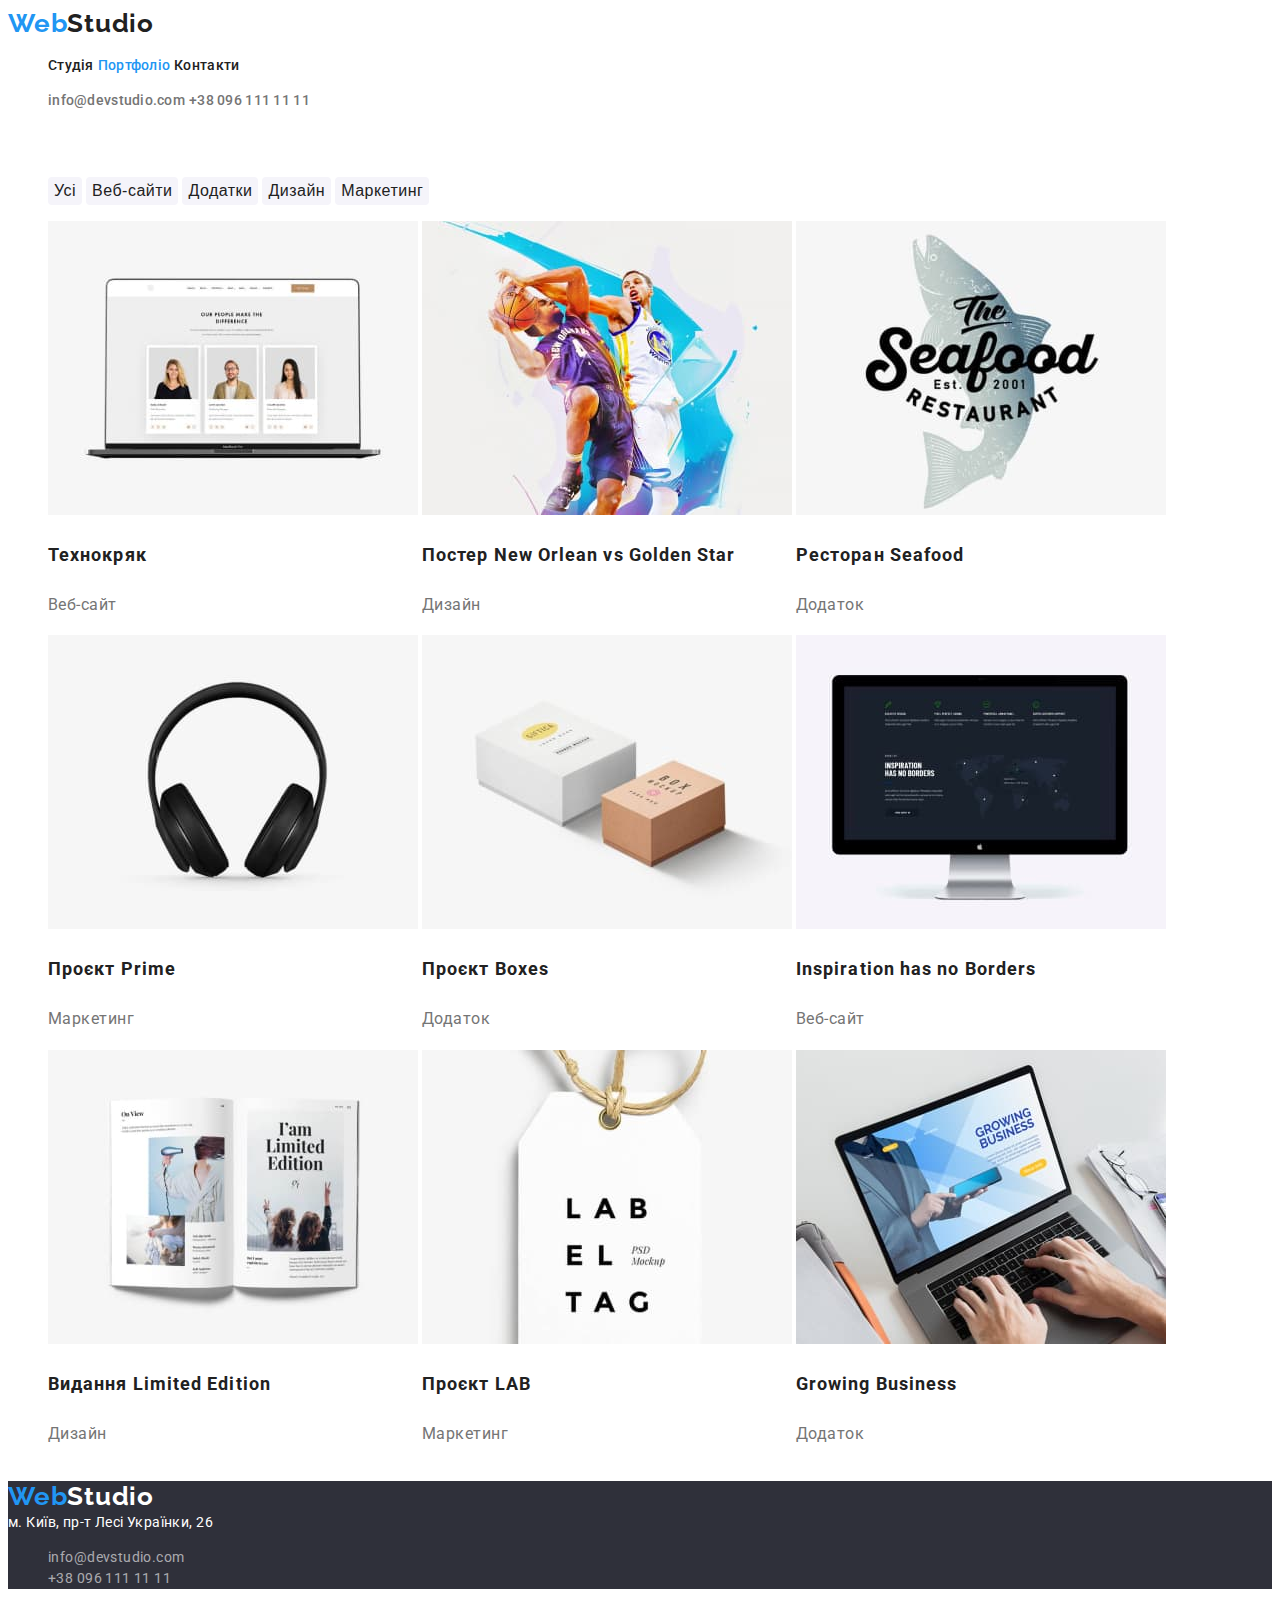
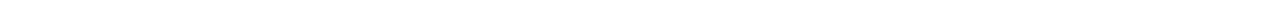
==== portfolio.html @ 523e95b6 "hw-3" ====
<!DOCTYPE html>
<html lang="uk">
  <head>
    <meta charset="UTF-8" />
    <meta http-equiv="X-UA-Compatible" content="IE=edge" />
    <meta name="viewport" content="width=device-width, initial-scale=1.0" />
    <link rel="stylesheet" href="./css/styles.css" />
    <link rel="preconnect" href="https://fonts.googleapis.com" />
    <link rel="preconnect" href="https://fonts.gstatic.com" crossorigin />
    <link
      href="https://fonts.googleapis.com/css2?family=Raleway:wght@700&family=Roboto:wght@400;500;700;900&display=swap"
      rel="stylesheet"
    />
    <title>WebStudio</title>
  </head>

  <body>
    <!-- Header -->
    <header class="header">
      <nav>
        <a href="./index.html" class="logo"
          ><span class="web">Web</span>Studio</a
        >
        <ul class="list">
          <li><a href="./index.html" class="studio">Студія</a></li>
          <li>
            <a href="./portfolio.html" class="portfolio active">Портфоліо</a>
          </li>
          <li><a href="" class="call">Контакти</a></li>
        </ul>
      </nav>
      <ul class="list">
        <li>
          <a href="mailto:info@devstudio.com" class="mail"
            >info@devstudio.com</a
          >
        </li>
        <li>
          <a href="tel:+380961111111" class="tel">+38 096 111 11 11</a>
        </li>
      </ul>
    </header>
    <!-- Main -->
    <main class="main">
      <!-- Фільтр робіт -->
      <section class="work">
        <h2 class="invisible-text">Фільтр робот</h2>
        <ul class="list filter">
          <li><button type="button" class="work-button">Усі</button></li>
          <li><button type="button" class="work-button">Веб-сайти</button></li>
          <li><button type="button" class="work-button">Додатки</button></li>
          <li><button type="button" class="work-button">Дизайн</button></li>
          <li><button type="button" class="work-button">Маркетинг</button></li>
        </ul>
        <ul class="list examples">
          <li>
            <a href="" class="work-photo">
              <img
                src="./img/portfolio1.jpg"
                width="370"
                alt="Відкритий сайт на комп'ютері"
              />
              <h3 class="work-text">Технокряк</h3>
              <p class="work-project">Веб-сайт</p></a
            >
          </li>
          <li>
            <a href="" class="work-photo">
              <img
                src="./img/portfolio2.jpg"
                alt="Два баскетболіста"
                width="370"
              />
              <h3 class="work-text">Постер New Orlean vs Golden Star</h3>
              <p class="work-project">Дизайн</p></a
            >
          </li>
          <li>
            <a href="" class="work-photo">
              <img
                src="./img/portfolio3.jpg"
                alt="Емблема ресторана"
                width="370"
              />
              <h3 class="work-text">Ресторан Seafood</h3>
              <p class="work-project">Додаток</p></a
            >
          </li>
          <li>
            <a href="" class="work-photo">
              <img src="./img/portfolio4.jpg" alt="Навушники" width="370" />
              <h3 class="work-text">Проєкт Prime</h3>
              <p class="work-project">Маркетинг</p></a
            >
          </li>
          <li>
            <a href="" class="work-photo">
              <img src="./img/portfolio5.jpg" alt="Дві коробки" width="370" />
              <h3 class="work-text">Проєкт Boxes</h3>
              <p class="work-project">Додаток</p></a
            >
          </li>
          <li>
            <a href="" class="work-photo">
              <img src="./img/portfolio6.jpg" alt="Монітор" width="370" />
              <h3 class="work-text">Inspiration has no Borders</h3>
              <p class="work-project">Веб-сайт</p></a
            >
          </li>
          <li>
            <a href="" class="work-photo">
              <img src="./img/portfolio7.jpg" alt="Книга" width="370" />
              <h3 class="work-text">Видання Limited Edition</h3>
              <p class="work-project">Дизайн</p></a
            >
          </li>
          <li>
            <a href="" class="work-photo">
              <img src="./img/portfolio8.jpg" alt="Бірка" width="370" />
              <h3 class="work-text">Проєкт LAB</h3>
              <p class="work-project">Маркетинг</p></a
            >
          </li>
          <li>
            <a href="" class="work-photo">
              <img
                src="./img/portfolio9.jpg"
                alt="Людина працює на комп'ютері"
                width="370"
              />
              <h3 class="work-text">Growing Business</h3>
              <p class="work-project">Додаток</p></a
            >
          </li>
        </ul>
      </section>
    </main>
    <!-- Footer -->
    <footer class="footer second">
      <a href="" class="logo-footer"><span class="web">Web</span>Studio</a>
      <address class="address">
        м. Київ, пр-т Лесі Українки, 26
        <ul class="list-footer">
          <li>
            <a href="mailto:info@devstudio.com" class="mail-footer"
              >info@devstudio.com</a
            >
          </li>
          <li>
            <a href="tel:+380961111111" class="tel-footer">+38 096 111 11 11</a>
          </li>
        </ul>
      </address>
    </footer>
  </body>
</html>
---- css/styles.css ----
/* Основний колір тексту #212121; */
/* Втроринний колір тексту #757575; */
/* Третій колір тексту #FFFFFF; */
/* Четвертий колір тексту rgba(255, 255, 255, 0.6); */
/* Акцент #2196F3; */
/* Основний колір фону #F5F5F5; */
/* Вторинний колір фону #2F303A; */
/* Третій колір фону  #FFFFFF; */
/* Задання перемінних */
:root {
  --first-color-text: #212121;
  --second-color-text: #757575;
  --third-color-text: #ffffff;
  --fourth-color-text: rgba(255, 255, 255, 0.6);
  --accent-color: #2196f3;
  --first-bg-color: #ffffff;
  --second-bg-color: #2f303a;
  --third-bg-color: #f5f5f5;
  --fourth-bg-color: #f5f4fa;
}
/* Body */
body {
  font-family: "Roboto", sans-serif;
  color: var(--first-color-text);
  background-color: var(--first-bg-color);
}
.list {
  list-style-type: none;
}

/* Header */

.header {
  background-color: var(--first-bg-color);
}
.logo {
  color: var(--first-color-text);
  font-family: "Raleway", sans-serif;
  text-decoration: none;
  font-style: normal;
  font-weight: 700;
  font-size: 26px;
  line-height: 1.2;
  

  letter-spacing: 0.03em;
}
.logo .web {
  color: var(--accent-color);
}
.list li {
  display: inline-block;
}
.studio {
  color: var(--first-color-text);
  text-decoration: none;

  font-style: normal;
  font-weight: 500;
  font-size: 14px;
  line-height: 1.15;
  letter-spacing: 0.02em;
}
.studio.current {
  color: var(--accent-color);
}
.studio:hover,
.studio:focus {
  color: var(--accent-color);
}
.portfolio {
  color: var(--first-color-text);
  text-decoration: none;

  font-style: normal;
  font-weight: 500;
  font-size: 14px;
  line-height: 1.15px;
  letter-spacing: 0.02em;
}
.portfolio.active {
  color: var(--accent-color);
}
.portfolio:hover,
.portfolio:focus {
  color: var(--accent-color);
}
.call {
  color: var(--first-color-text);
  text-decoration: none;

  font-style: normal;
  font-weight: 500;
  font-size: 14px;
  line-height: 1.15;
  letter-spacing: 0.02em;
}
.call:hover,
.call:focus {
  color: var(--accent-color);
}
.mail {
  color: var(--second-color-text);
  text-decoration: none;

  font-style: normal;
  font-weight: 500;
  font-size: 14px;
  line-height: 1.15;
  letter-spacing: 0.02em;
}
.mail:hover,
.mail:focus {
  color: var(--accent-color);
}
.tel {
  color: var(--second-color-text);
  text-decoration: none;

  font-style: normal;
  font-weight: 500;
  font-size: 14px;
  line-height: 1.15;
  letter-spacing: 0.02em;
}
.tel:hover,
.tel:focus {
  color: var(--accent-color);
}
/* Hero */
.hero {
  background-color: var(--second-bg-color);
}
.title {
  color: var(--third-bg-color);

  font-style: normal;
  font-weight: 900;
  font-size: 44px;
  line-height: 1.36;
  text-align: center;
  letter-spacing: 0.06em;
  text-transform: uppercase;
}

.button-hero {
  color: var(--third-color-text);
  background-color: var(--accent-color);

  cursor: pointer;
  font-style: normal;
  font-weight: 700;
  font-size: 16px;
  line-height: 1.8;
  text-align: center;
  align-items: center;
  border: 0;
  border-radius: 4px;
}

/* Main */
.main {
  background-color: var(--third-bg-color);
}
/* Ефективні рішення */
.solution {
  background-color: var(--first-bg-color);
}
.details {
}
.punctuality {
}
.planning {
}
.modern {
}
.text {
  color: var(--first-color-text);
  font-style: normal;
  font-weight: 700;
  font-size: 14px;
  line-height: 1.15;
  letter-spacing: 0.03em;
  text-transform: uppercase;
}
.text-item {
  color: var(--second-color-text);
  font-style: normal;
  font-weight: 400;
  font-size: 14px;
  line-height: 1.7;
  letter-spacing: 0.03em;
}
.invisible-text {
  opacity: 0;
}
/* Що ми робимо */
.services {
  background-color: var(--first-bg-color);
}

/* Наша команда */
.people {
  background-color: var(--fourth-bg-color);
}
.people .list {
}
.main-text {
  color: var(--first-color-text);
  font-style: normal;
  letter-spacing: 0.03em;
  font-weight: 700;
  line-height: 1.16;
  font-size: 36px;
  text-align: center;
  align-items: center;
}
.name {
  color: var(--first-color-text);
  font-style: normal;
  font-weight: 500;
  font-size: 16px;
  line-height: 1.18;
  letter-spacing: 0.03em;
}
.speciality {
  color: var(--second-color-text);
  font-style: normal;
  font-weight: 400;
  font-size: 16px;
  line-height: 1.18;
  letter-spacing: 0.03em;
}
/* Footer */
.footer {
  background-color: var(--second-bg-color);
}
.list-footer {
  list-style-type: none;
}
.address {
  color: var(--third-color-text);

  font-style: normal;
  font-weight: 400;
  font-size: 14px;
  line-height: 1.5;
  letter-spacing: 0.03em;
}
.logo-footer {
  color: var(--third-color-text);
  font-family: "Raleway", sans-serif;

  text-decoration: none;
  font-style: normal;
  font-weight: 700;
  font-size: 26px;
  line-height: 1.19;
  letter-spacing: 0.03em;
}
.logo-footer .web {
  color: var(--accent-color);
}
.mail-footer {
  color: var(--fourth-color-text);

  text-decoration: none;
  font-style: normal;
  font-weight: 400;
  font-size: 14px;
  line-height: 1.5;
  letter-spacing: 0.03em;
}

.tel-footer {
  color: var(--fourth-color-text);

  text-decoration: none;
  font-style: normal;
  font-weight: 400;
  font-size: 14px;
  line-height: 1.5;
  letter-spacing: 0.03em;
}
.mail-footer:hover,
.mail-footer:focus {
  color: var(--accent-color);
}
.tel-footer:hover,
.tel-footer:focus {
  color: var(--accent-color);
}
/* Portfolio Main */
.main {
  background-color: var(--first-bg-color);
}
/* Фільтр робіт */
.work-button {
  color: var(--first-color-text);
  background-color: var(--fourth-bg-color);
  cursor: pointer;
  font-style: normal;
  font-weight: 500;
  font-size: 16px;
  line-height: 1.6;
  text-align: center;
  letter-spacing: 0.03em;

  border: 0;

  border-radius: 4px;
}
.work-button:hover,
.work-button:focus {
  color: var(--third-color-text);
  background-color: var(--accent-color);
}
.list.filter {
}
.list.examples {
}
.work-text {
  color: var(--first-color-text);
  font-style: normal;
  font-weight: 700;
  font-size: 18px;
  line-height: 2;
  letter-spacing: 0.06em;
}
.work-project {
  color: var(--second-color-text);
  font-style: normal;
  font-weight: 400;
  font-size: 16px;
  line-height: 1.8;
  letter-spacing: 0.03em;
}
.work-photo {
  text-decoration: none;
}
.footer.second {
}
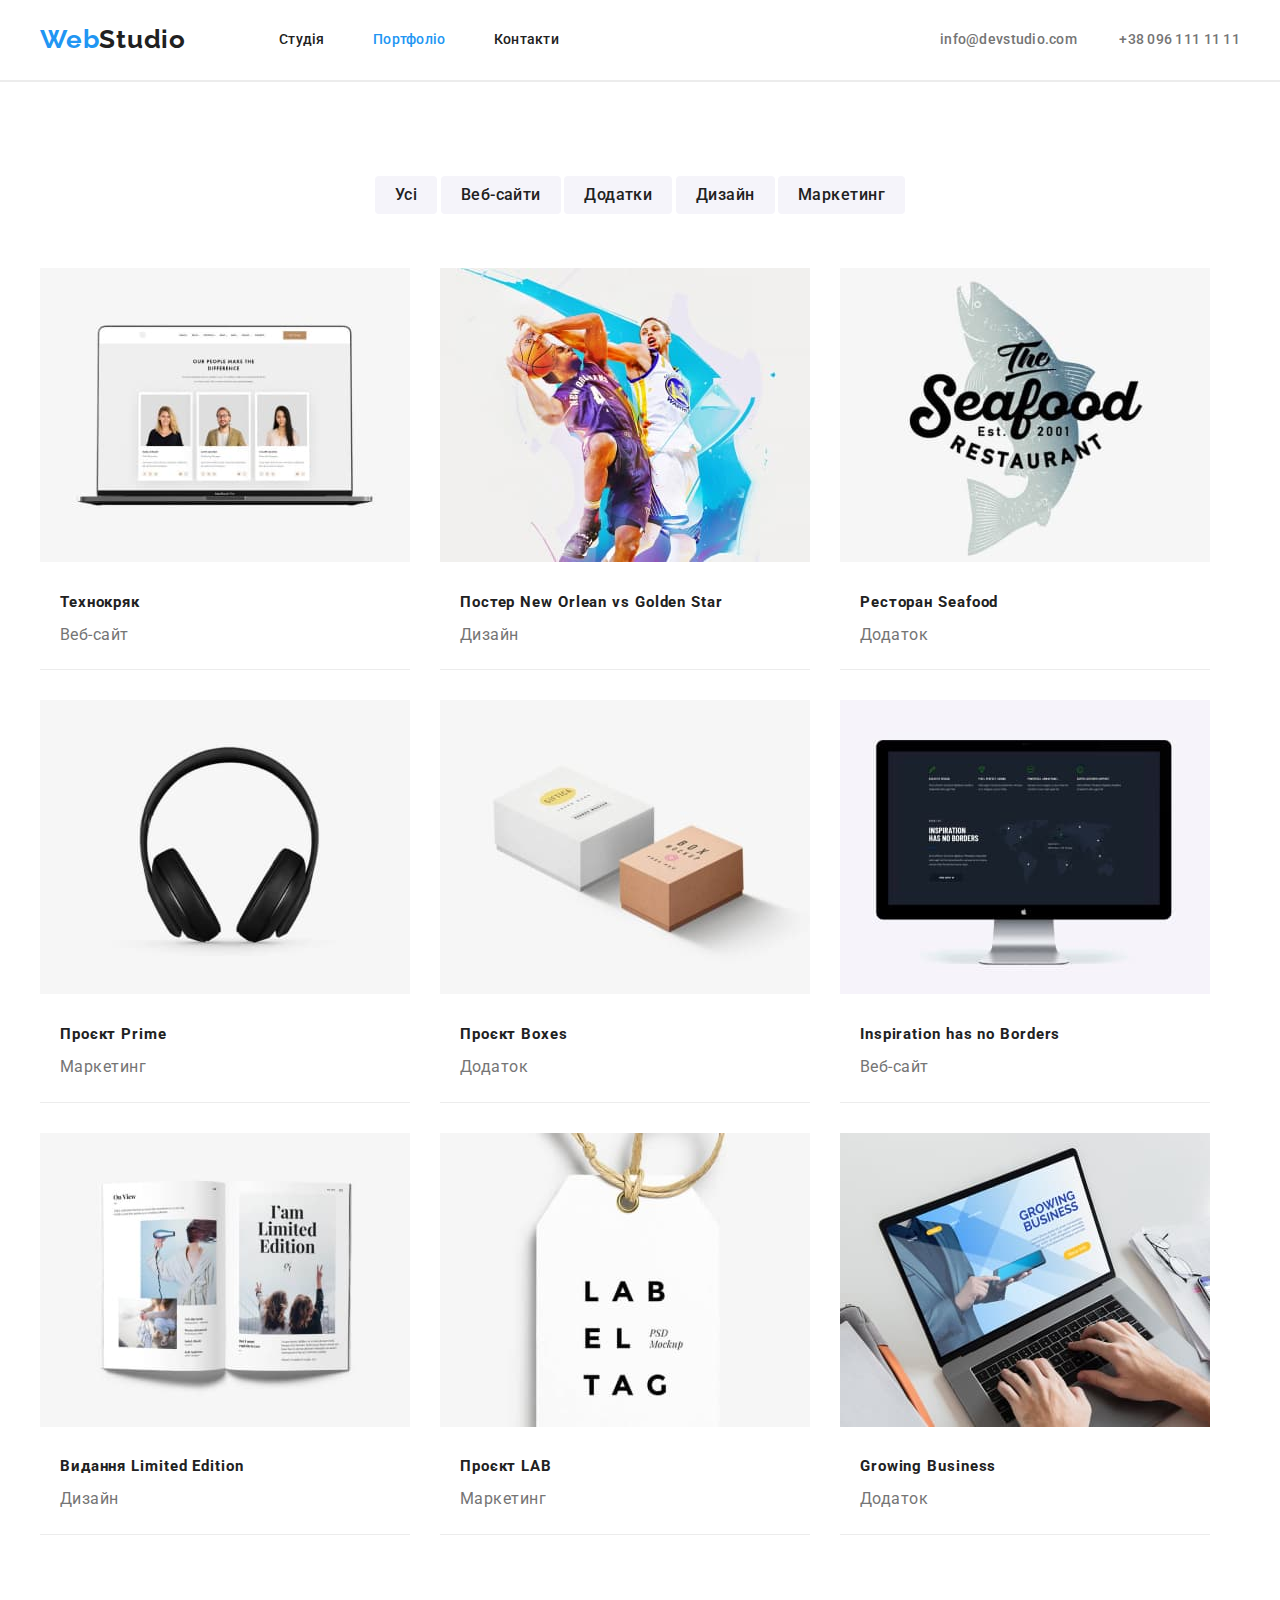
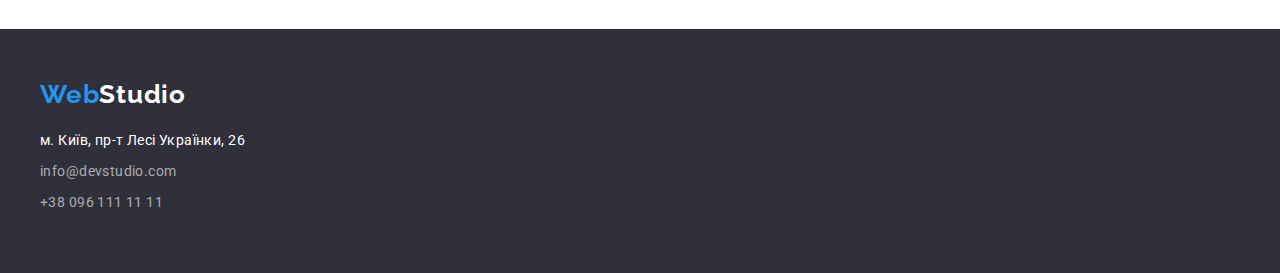
==== commit 93e507ff: "home work 3" ====
--- a/portfolio.html
+++ b/portfolio.html
@@ -4,6 +4,9 @@
     <meta charset="UTF-8" />
     <meta http-equiv="X-UA-Compatible" content="IE=edge" />
     <meta name="viewport" content="width=device-width, initial-scale=1.0" />
+    <link href="
+https://cdn.jsdelivr.net/npm/modern-normalize@2.0.0/modern-normalize.min.css
+" rel="stylesheet">
     <link rel="stylesheet" href="./css/styles.css" />
     <link rel="preconnect" href="https://fonts.googleapis.com" />
     <link rel="preconnect" href="https://fonts.gstatic.com" crossorigin />
@@ -17,140 +20,148 @@
   <body>
     <!-- Header -->
     <header class="header">
+      <div class="container item">
       <nav>
+        
+        <div class="container-nav">
         <a href="./index.html" class="logo"
-          ><span class="web">Web</span>Studio</a
-        >
+          ><span class="web">Web</span>Studio</a>
         <ul class="list">
-          <li><a href="./index.html" class="studio">Студія</a></li>
-          <li>
-            <a href="./portfolio.html" class="portfolio active">Портфоліо</a>
+          <li class="link"><a href="./index.html" class="studio">Студія</a></li>
+          <li class="link">
+            <a href="./portfolio.html" class="portfolio current">Портфоліо</a>
           </li>
-          <li><a href="" class="call">Контакти</a></li>
+          <li class="link"><a href="" class="call">Контакти</a></li>
         </ul>
+      </div>
       </nav>
-      <ul class="list">
-        <li>
+      <div class="container-contact">
+        <ul class="list-contact">
+        <li class="link">
           <a href="mailto:info@devstudio.com" class="mail"
             >info@devstudio.com</a
           >
         </li>
-        <li>
+        <li class="link">
           <a href="tel:+380961111111" class="tel">+38 096 111 11 11</a>
         </li>
-      </ul>
+      </ul></div>
+    </div>
+    
+    
     </header>
     <!-- Main -->
-    <main class="main">
+    <main class="main-portfolio">
       <!-- Фільтр робіт -->
-      <section class="work">
-        <h2 class="invisible-text">Фільтр робот</h2>
+      <section class="section">
+        <div class="container">
         <ul class="list filter">
-          <li><button type="button" class="work-button">Усі</button></li>
-          <li><button type="button" class="work-button">Веб-сайти</button></li>
-          <li><button type="button" class="work-button">Додатки</button></li>
-          <li><button type="button" class="work-button">Дизайн</button></li>
-          <li><button type="button" class="work-button">Маркетинг</button></li>
+          <li class="work-link"><button type="button" class="work-button">Усі</button></li>
+          <li class="work-link"><button type="button" class="work-button">Веб-сайти</button></li>
+          <li class="work-link"><button type="button" class="work-button">Додатки</button></li>
+          <li class="work-link"><button type="button" class="work-button">Дизайн</button></li>
+          <li class="work-link"><button type="button" class="work-button">Маркетинг</button></li>
         </ul>
         <ul class="list examples">
-          <li>
+          <li class="examples-link">
             <a href="" class="work-photo">
               <img
                 src="./img/portfolio1.jpg"
                 width="370"
                 alt="Відкритий сайт на комп'ютері"
               />
-              <h3 class="work-text">Технокряк</h3>
-              <p class="work-project">Веб-сайт</p></a
+              <div class="examples-conteiner"><h3 class="work-text">Технокряк</h3>
+              <p class="work-project">Веб-сайт</p></div></a
             >
           </li>
-          <li>
+          <li class="examples-link">
             <a href="" class="work-photo">
               <img
                 src="./img/portfolio2.jpg"
                 alt="Два баскетболіста"
-                width="370"
-              />
-              <h3 class="work-text">Постер New Orlean vs Golden Star</h3>
-              <p class="work-project">Дизайн</p></a
+                width="370"/>
+              <div class="examples-conteiner"><h3 class="work-text">Постер New Orlean vs Golden Star</h3>
+              <p class="work-project">Дизайн</p></div></a
             >
           </li>
-          <li>
+          <li class="examples-link">
             <a href="" class="work-photo">
               <img
                 src="./img/portfolio3.jpg"
                 alt="Емблема ресторана"
                 width="370"
               />
-              <h3 class="work-text">Ресторан Seafood</h3>
-              <p class="work-project">Додаток</p></a
+              <div class="examples-conteiner"> <h3 class="work-text">Ресторан Seafood</h3>
+              <p class="work-project">Додаток</p></div></a
             >
           </li>
-          <li>
+          <li class="examples-link">
             <a href="" class="work-photo">
               <img src="./img/portfolio4.jpg" alt="Навушники" width="370" />
-              <h3 class="work-text">Проєкт Prime</h3>
-              <p class="work-project">Маркетинг</p></a
+              <div class="examples-conteiner"><h3 class="work-text">Проєкт Prime</h3>
+              <p class="work-project">Маркетинг</p></div></a
             >
           </li>
-          <li>
+          <li class="examples-link">
             <a href="" class="work-photo">
               <img src="./img/portfolio5.jpg" alt="Дві коробки" width="370" />
-              <h3 class="work-text">Проєкт Boxes</h3>
-              <p class="work-project">Додаток</p></a
+              <div class="examples-conteiner"> <h3 class="work-text">Проєкт Boxes</h3>
+              <p class="work-project">Додаток</p></div></a
             >
           </li>
-          <li>
+          <li class="examples-link">
             <a href="" class="work-photo">
               <img src="./img/portfolio6.jpg" alt="Монітор" width="370" />
-              <h3 class="work-text">Inspiration has no Borders</h3>
-              <p class="work-project">Веб-сайт</p></a
+              <div class="examples-conteiner"> <h3 class="work-text">Inspiration has no Borders</h3>
+              <p class="work-project">Веб-сайт</p></div></a
             >
           </li>
-          <li>
+          <li class="examples-link">
             <a href="" class="work-photo">
               <img src="./img/portfolio7.jpg" alt="Книга" width="370" />
-              <h3 class="work-text">Видання Limited Edition</h3>
-              <p class="work-project">Дизайн</p></a
+              <div class="examples-conteiner"><h3 class="work-text">Видання Limited Edition</h3>
+              <p class="work-project">Дизайн</p></div></a
             >
           </li>
-          <li>
+          <li class="examples-link">
             <a href="" class="work-photo">
               <img src="./img/portfolio8.jpg" alt="Бірка" width="370" />
-              <h3 class="work-text">Проєкт LAB</h3>
-              <p class="work-project">Маркетинг</p></a
+              <div class="examples-conteiner"> <h3 class="work-text">Проєкт LAB</h3>
+              <p class="work-project">Маркетинг</p></div></a
             >
           </li>
-          <li>
+          <li class="examples-link">
             <a href="" class="work-photo">
               <img
                 src="./img/portfolio9.jpg"
                 alt="Людина працює на комп'ютері"
                 width="370"
               />
-              <h3 class="work-text">Growing Business</h3>
-              <p class="work-project">Додаток</p></a
+              <div class="examples-conteiner"> <h3 class="work-text">Growing Business</h3>
+              <p class="work-project">Додаток</p></div></a
             >
           </li>
-        </ul>
+        </ul></div>
       </section>
     </main>
     <!-- Footer -->
-    <footer class="footer second">
-      <a href="" class="logo-footer"><span class="web">Web</span>Studio</a>
+    <footer class="footer">
+      <div class="container">
+        <a href="" class="logo-footer"><span class="web">Web</span>Studio</a>
       <address class="address">
         м. Київ, пр-т Лесі Українки, 26
         <ul class="list-footer">
-          <li>
+          <li  class="footer-link">
             <a href="mailto:info@devstudio.com" class="mail-footer"
               >info@devstudio.com</a
             >
           </li>
-          <li>
+          <li class="footer-link">
             <a href="tel:+380961111111" class="tel-footer">+38 096 111 11 11</a>
           </li>
         </ul>
       </address>
+      </div>
     </footer>
   </body>
 </html>
--- a/css/styles.css
+++ b/css/styles.css
@@ -17,13 +17,17 @@
   --second-bg-color: #2f303a;
   --third-bg-color: #f5f5f5;
   --fourth-bg-color: #f5f4fa;
-}
+  --border-color: #ECECEC;
+}
+
 /* Body */
+
 body {
   font-family: "Roboto", sans-serif;
   color: var(--first-color-text);
   background-color: var(--first-bg-color);
 }
+
 .list {
   list-style-type: none;
 }
@@ -32,7 +36,53 @@
 
 .header {
   background-color: var(--first-bg-color);
-}
+  display: flex;
+  align-items: center;
+  border-bottom: 2px solid var(--border-color);
+  padding-top: 24px;
+  padding-bottom: 25px;
+  }
+
+.container {
+  width: 1200px;
+  margin-left: auto;
+  margin-right: auto;
+}
+
+.container.item{
+  display: flex;
+  justify-content: space-between;
+  align-items: center;
+}
+
+.container-nav{ 
+   display: flex;
+   align-items: center;
+  }
+
+  .container-nav .list{
+  display: flex;
+  justify-content: space-between;
+  margin: 0;
+  padding: 0;
+  width: 280px;
+  margin-left: 93px;
+}
+
+.container-contact{
+  width: 300px;
+  padding: 0;
+  margin: 0;
+}
+
+.list-contact{
+  display: flex;
+  justify-content: space-between;
+  padding: 0;
+  margin: 0;
+  list-style-type: none;
+}
+
 .logo {
   color: var(--first-color-text);
   font-family: "Raleway", sans-serif;
@@ -41,16 +91,13 @@
   font-weight: 700;
   font-size: 26px;
   line-height: 1.2;
-  
-
-  letter-spacing: 0.03em;
-}
+  letter-spacing: 0.03em;
+}
+
 .logo .web {
   color: var(--accent-color);
 }
-.list li {
-  display: inline-block;
-}
+
 .studio {
   color: var(--first-color-text);
   text-decoration: none;
@@ -61,30 +108,39 @@
   line-height: 1.15;
   letter-spacing: 0.02em;
 }
+
 .studio.current {
   color: var(--accent-color);
 }
+
 .studio:hover,
 .studio:focus {
   color: var(--accent-color);
 }
+
 .portfolio {
   color: var(--first-color-text);
   text-decoration: none;
-
   font-style: normal;
   font-weight: 500;
   font-size: 14px;
   line-height: 1.15px;
   letter-spacing: 0.02em;
 }
+
 .portfolio.active {
   color: var(--accent-color);
 }
+
 .portfolio:hover,
 .portfolio:focus {
   color: var(--accent-color);
 }
+
+.portfolio.current{
+  color:var(--accent-color);
+}
+
 .call {
   color: var(--first-color-text);
   text-decoration: none;
@@ -95,10 +151,12 @@
   line-height: 1.15;
   letter-spacing: 0.02em;
 }
+
 .call:hover,
 .call:focus {
   color: var(--accent-color);
 }
+
 .mail {
   color: var(--second-color-text);
   text-decoration: none;
@@ -109,10 +167,12 @@
   line-height: 1.15;
   letter-spacing: 0.02em;
 }
+
 .mail:hover,
 .mail:focus {
   color: var(--accent-color);
 }
+
 .tel {
   color: var(--second-color-text);
   text-decoration: none;
@@ -123,30 +183,36 @@
   line-height: 1.15;
   letter-spacing: 0.02em;
 }
+
 .tel:hover,
 .tel:focus {
   color: var(--accent-color);
 }
+
 /* Hero */
+
 .hero {
   background-color: var(--second-bg-color);
-}
+  text-align: center;
+  padding-top: 150px;
+  padding-bottom: 150px;
+}
+
 .title {
   color: var(--third-bg-color);
-
-  font-style: normal;
-  font-weight: 900;
-  font-size: 44px;
+  margin: 0;
+  font-style: normal;
+  font-weight: 600;
+  font-size: 40px;
   line-height: 1.36;
   text-align: center;
   letter-spacing: 0.06em;
   text-transform: uppercase;
-}
-
+  }
+ 
 .button-hero {
   color: var(--third-color-text);
   background-color: var(--accent-color);
-
   cursor: pointer;
   font-style: normal;
   font-weight: 700;
@@ -156,24 +222,40 @@
   align-items: center;
   border: 0;
   border-radius: 4px;
+  width: 200px;
+  height: 50px;
+  margin-top: 30px;
+  padding: 0;
 }
 
 /* Main */
 .main {
-  background-color: var(--third-bg-color);
-}
+  margin: 0;
+}
+
+.section{
+  padding-top: 94px;
+  padding-bottom: 94px;
+}
+
 /* Ефективні рішення */
-.solution {
+
+.solution{
   background-color: var(--first-bg-color);
 }
-.details {
-}
-.punctuality {
-}
-.planning {
-}
-.modern {
-}
+
+.solution .list {
+display: flex;
+justify-content: space-between;
+width: 1200px;
+margin: 0;
+padding: 0;
+} 
+
+.solution li{
+  width: 270px;
+}
+
 .text {
   color: var(--first-color-text);
   font-style: normal;
@@ -182,7 +264,9 @@
   line-height: 1.15;
   letter-spacing: 0.03em;
   text-transform: uppercase;
-}
+  margin: 0;
+}
+
 .text-item {
   color: var(--second-color-text);
   font-style: normal;
@@ -190,21 +274,28 @@
   font-size: 14px;
   line-height: 1.7;
   letter-spacing: 0.03em;
-}
-.invisible-text {
-  opacity: 0;
-}
+  margin: 0;
+}
+
 /* Що ми робимо */
+
 .services {
   background-color: var(--first-bg-color);
-}
-
-/* Наша команда */
-.people {
-  background-color: var(--fourth-bg-color);
-}
-.people .list {
-}
+  text-align: center;
+  
+}
+
+.container.decision .list{
+  padding: 0;
+}
+
+.services .list{
+  display: flex;
+  justify-content: space-between;
+ margin: 0;
+ margin-top: 50px;
+}
+
 .main-text {
   color: var(--first-color-text);
   font-style: normal;
@@ -214,7 +305,30 @@
   font-size: 36px;
   text-align: center;
   align-items: center;
-}
+ margin: 0;
+}
+
+/* Наша команда */
+
+.people {
+  background-color: var(--fourth-bg-color);
+  
+}
+
+.people .list {
+  display: flex;
+  margin: 0;
+  margin-top: 50px;
+  margin-left: auto;
+  margin-right: auto;
+  justify-content: space-between;
+  padding: 0;
+  }
+
+.list .link{
+  text-align: center;
+}
+
 .name {
   color: var(--first-color-text);
   font-style: normal;
@@ -222,7 +336,10 @@
   font-size: 16px;
   line-height: 1.18;
   letter-spacing: 0.03em;
-}
+  margin: 0;
+  margin-top: 30px;
+}
+
 .speciality {
   color: var(--second-color-text);
   font-style: normal;
@@ -230,16 +347,31 @@
   font-size: 16px;
   line-height: 1.18;
   letter-spacing: 0.03em;
-}
+  margin: 0;
+  margin-top: 10px;
+}
+
 /* Footer */
+
 .footer {
   background-color: var(--second-bg-color);
-}
+  display: flex;
+  flex-direction:column;
+  padding-top: 50px;
+  padding-bottom: 60px;
+
+  
+}
+
 .list-footer {
   list-style-type: none;
-}
+  padding: 0;
+  margin: 0;
+}
+
 .address {
   color: var(--third-color-text);
+  margin-top: 20px;
 
   font-style: normal;
   font-weight: 400;
@@ -247,6 +379,7 @@
   line-height: 1.5;
   letter-spacing: 0.03em;
 }
+
 .logo-footer {
   color: var(--third-color-text);
   font-family: "Raleway", sans-serif;
@@ -258,9 +391,11 @@
   line-height: 1.19;
   letter-spacing: 0.03em;
 }
+
 .logo-footer .web {
   color: var(--accent-color);
 }
+
 .mail-footer {
   color: var(--fourth-color-text);
 
@@ -274,7 +409,7 @@
 
 .tel-footer {
   color: var(--fourth-color-text);
-
+  
   text-decoration: none;
   font-style: normal;
   font-weight: 400;
@@ -282,19 +417,30 @@
   line-height: 1.5;
   letter-spacing: 0.03em;
 }
+
 .mail-footer:hover,
 .mail-footer:focus {
   color: var(--accent-color);
 }
+
 .tel-footer:hover,
 .tel-footer:focus {
   color: var(--accent-color);
 }
+
+.footer-link{
+ margin-top: 10px;
+}
+
 /* Portfolio Main */
-.main {
+
+.main-portfolio {
   background-color: var(--first-bg-color);
-}
+  
+}
+
 /* Фільтр робіт */
+
 .work-button {
   color: var(--first-color-text);
   background-color: var(--fourth-bg-color);
@@ -305,28 +451,73 @@
   line-height: 1.6;
   text-align: center;
   letter-spacing: 0.03em;
-
+  text-align: center;
+  align-items: center;
   border: 0;
-
   border-radius: 4px;
-}
+  border: 0;
+height: 38px;
+  border-radius: 4px;
+  padding-left: 20px;
+  padding-right: 20px;
+}
+
 .work-button:hover,
 .work-button:focus {
   color: var(--third-color-text);
   background-color: var(--accent-color);
 }
+
 .list.filter {
-}
+  display: flex;
+  justify-content: space-between;
+  width: 530px;
+  margin: 0;
+  padding: 0;
+  margin-left: auto;
+ margin-right: auto;
+}
+
 .list.examples {
-}
+  display: flex;
+  flex-wrap: wrap;
+  justify-content: space-between;
+  margin: 0;
+  padding: 0;
+  margin-left: auto;
+  margin-right: auto;
+  margin-top: 54px;
+  
+}
+
+.list.examples:not(:nth-child(2n+3)){
+  margin-right: 30px;
+}
+
+.list.examples :nth-child(n + 4){
+  margin-top: 30px;
+}
+
+.examples-link{
+  border-bottom: 1px solid var(--border-color);
+  padding-bottom: 20px;
+}
+
+.examples-conteiner{
+  margin-left: 20px;
+}
+
 .work-text {
   color: var(--first-color-text);
   font-style: normal;
   font-weight: 700;
-  font-size: 18px;
+  font-size: 15px;
   line-height: 2;
   letter-spacing: 0.06em;
-}
+  margin: 0;
+  margin-top: 20px;
+}
+
 .work-project {
   color: var(--second-color-text);
   font-style: normal;
@@ -334,9 +525,10 @@
   font-size: 16px;
   line-height: 1.8;
   letter-spacing: 0.03em;
-}
+  margin: 0;
+  margin-top: 4px;
+}
+
 .work-photo {
   text-decoration: none;
 }
-.footer.second {
-}
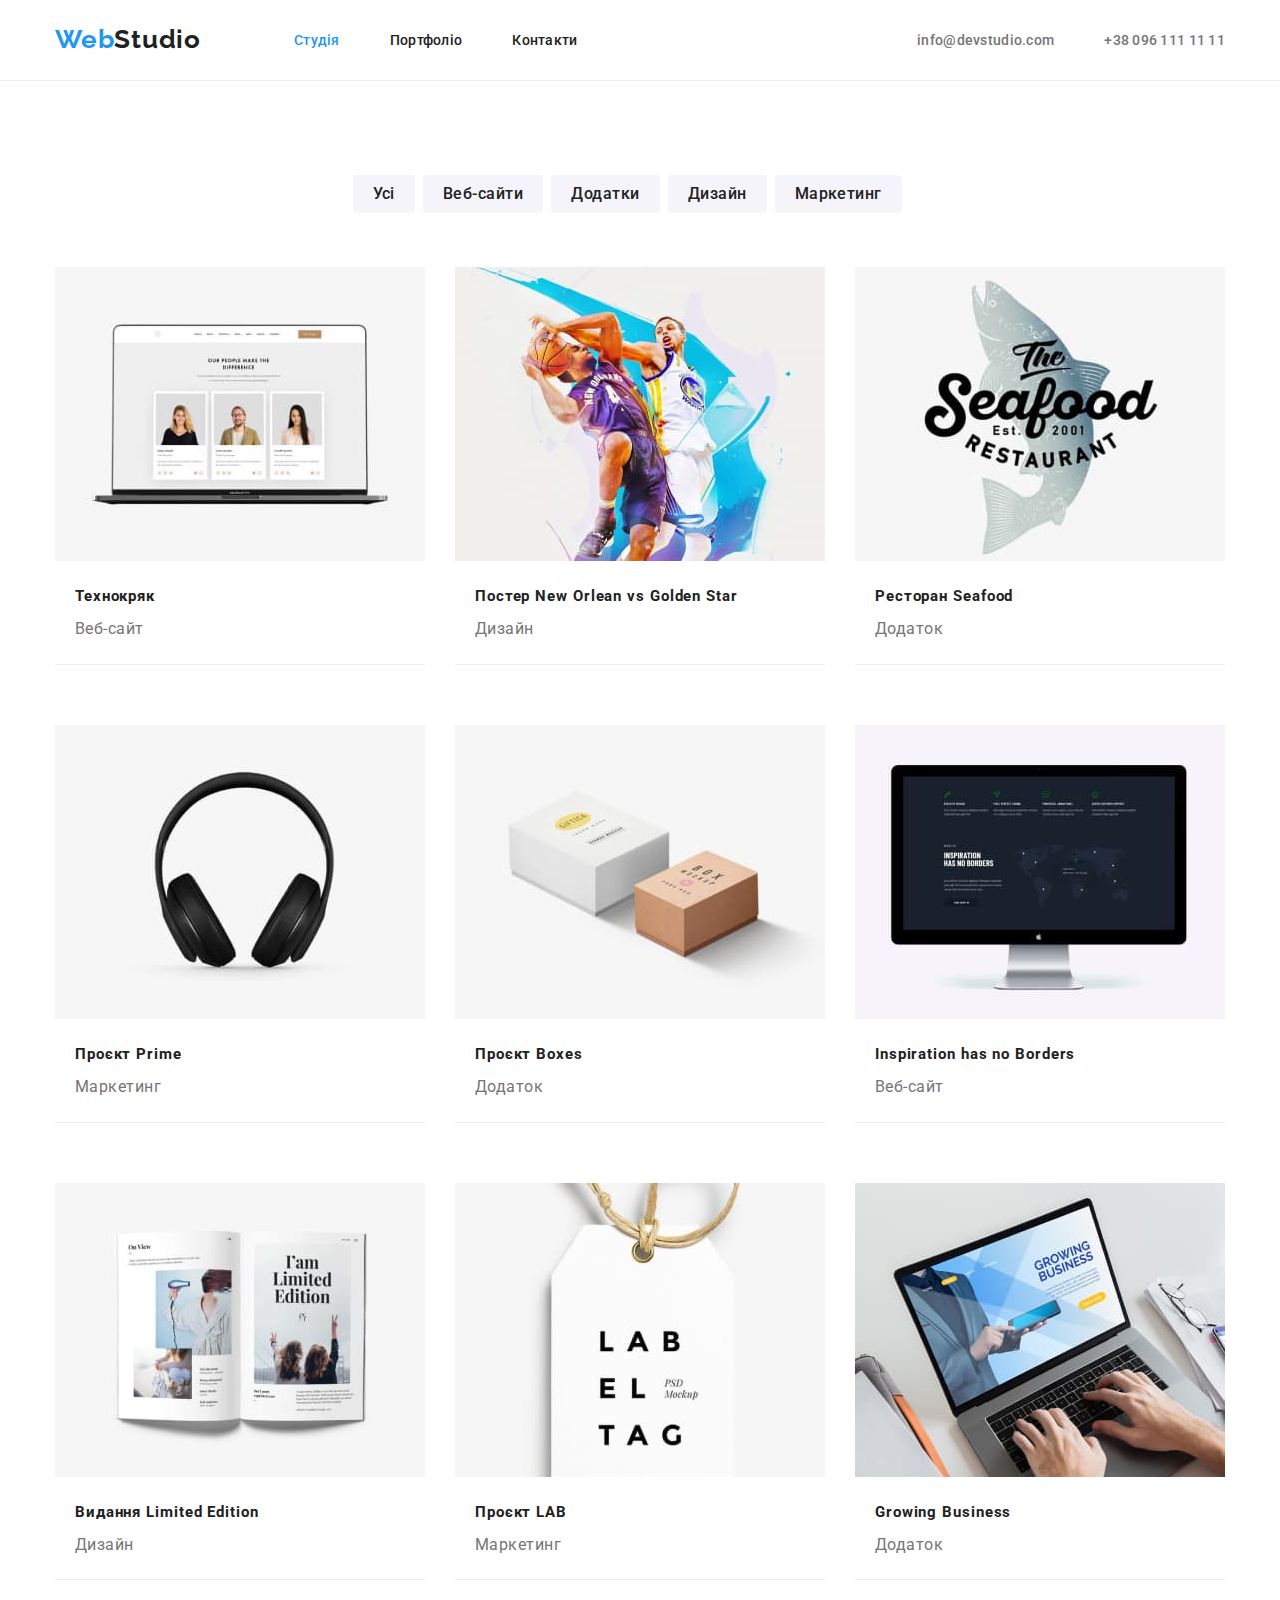
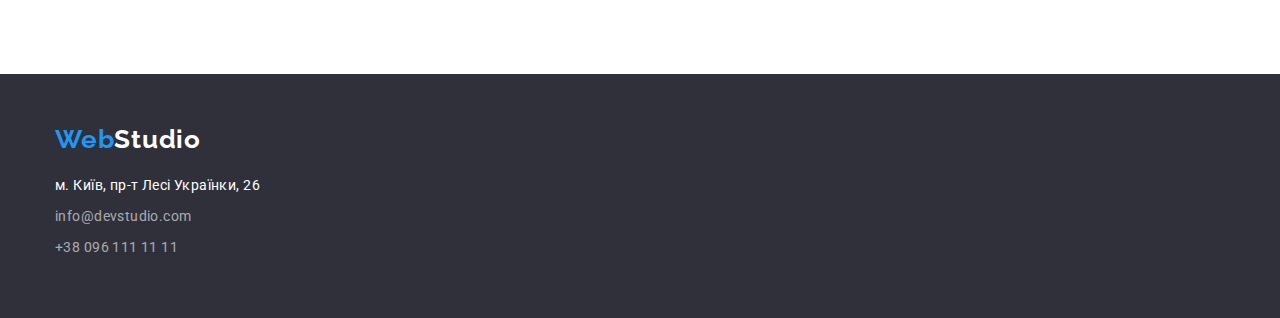
==== commit 36e8ca3c: "Виправив помилки" ====
--- a/portfolio.html
+++ b/portfolio.html
@@ -21,21 +21,16 @@
     <!-- Header -->
     <header class="header">
       <div class="container item">
-      <nav>
-        
-        <div class="container-nav">
+      <nav class="container-nav">
         <a href="./index.html" class="logo"
           ><span class="web">Web</span>Studio</a>
         <ul class="list">
-          <li class="link"><a href="./index.html" class="studio">Студія</a></li>
-          <li class="link">
-            <a href="./portfolio.html" class="portfolio current">Портфоліо</a>
-          </li>
+          <li class="link"><a href="./index.html" class="studio current">Студія</a></li>
+          <li class="link"><a href="./portfolio.html" class="portfolio">Портфоліо</a></li>
           <li class="link"><a href="" class="call">Контакти</a></li>
         </ul>
-      </div>
       </nav>
-      <div class="container-contact">
+      
         <ul class="list-contact">
         <li class="link">
           <a href="mailto:info@devstudio.com" class="mail"
@@ -45,7 +40,7 @@
         <li class="link">
           <a href="tel:+380961111111" class="tel">+38 096 111 11 11</a>
         </li>
-      </ul></div>
+      </ul>
     </div>
     
     
@@ -54,7 +49,7 @@
     <main class="main-portfolio">
       <!-- Фільтр робіт -->
       <section class="section">
-        <div class="container">
+        <div class="container examples">
         <ul class="list filter">
           <li class="work-link"><button type="button" class="work-button">Усі</button></li>
           <li class="work-link"><button type="button" class="work-button">Веб-сайти</button></li>
@@ -65,7 +60,7 @@
         <ul class="list examples">
           <li class="examples-link">
             <a href="" class="work-photo">
-              <img
+              <img class="list-img"
                 src="./img/portfolio1.jpg"
                 width="370"
                 alt="Відкритий сайт на комп'ютері"
@@ -76,7 +71,7 @@
           </li>
           <li class="examples-link">
             <a href="" class="work-photo">
-              <img
+              <img class="list-img"
                 src="./img/portfolio2.jpg"
                 alt="Два баскетболіста"
                 width="370"/>
@@ -86,7 +81,7 @@
           </li>
           <li class="examples-link">
             <a href="" class="work-photo">
-              <img
+              <img class="list-img"
                 src="./img/portfolio3.jpg"
                 alt="Емблема ресторана"
                 width="370"
@@ -97,42 +92,42 @@
           </li>
           <li class="examples-link">
             <a href="" class="work-photo">
-              <img src="./img/portfolio4.jpg" alt="Навушники" width="370" />
+              <img class="list-img" src="./img/portfolio4.jpg" alt="Навушники" width="370" />
               <div class="examples-conteiner"><h3 class="work-text">Проєкт Prime</h3>
               <p class="work-project">Маркетинг</p></div></a
             >
           </li>
           <li class="examples-link">
             <a href="" class="work-photo">
-              <img src="./img/portfolio5.jpg" alt="Дві коробки" width="370" />
+              <img class="list-img" src="./img/portfolio5.jpg" alt="Дві коробки" width="370" />
               <div class="examples-conteiner"> <h3 class="work-text">Проєкт Boxes</h3>
               <p class="work-project">Додаток</p></div></a
             >
           </li>
           <li class="examples-link">
             <a href="" class="work-photo">
-              <img src="./img/portfolio6.jpg" alt="Монітор" width="370" />
+              <img class="list-img" src="./img/portfolio6.jpg" alt="Монітор" width="370" />
               <div class="examples-conteiner"> <h3 class="work-text">Inspiration has no Borders</h3>
               <p class="work-project">Веб-сайт</p></div></a
             >
           </li>
           <li class="examples-link">
             <a href="" class="work-photo">
-              <img src="./img/portfolio7.jpg" alt="Книга" width="370" />
+              <img class="list-img" src="./img/portfolio7.jpg" alt="Книга" width="370" />
               <div class="examples-conteiner"><h3 class="work-text">Видання Limited Edition</h3>
               <p class="work-project">Дизайн</p></div></a
             >
           </li>
           <li class="examples-link">
             <a href="" class="work-photo">
-              <img src="./img/portfolio8.jpg" alt="Бірка" width="370" />
+              <img class="list-img" src="./img/portfolio8.jpg" alt="Бірка" width="370" />
               <div class="examples-conteiner"> <h3 class="work-text">Проєкт LAB</h3>
               <p class="work-project">Маркетинг</p></div></a
             >
           </li>
           <li class="examples-link">
             <a href="" class="work-photo">
-              <img
+              <img class="list-img"
                 src="./img/portfolio9.jpg"
                 alt="Людина працює на комп'ютері"
                 width="370"
--- a/css/styles.css
+++ b/css/styles.css
@@ -36,17 +36,15 @@
 
 .header {
   background-color: var(--first-bg-color);
-  display: flex;
-  align-items: center;
-  border-bottom: 2px solid var(--border-color);
-  padding-top: 24px;
-  padding-bottom: 25px;
-  }
+  border-bottom: 1px solid var(--border-color);
+ }
 
 .container {
   width: 1200px;
   margin-left: auto;
   margin-right: auto;
+  padding-left: 15px;
+  padding-right: 15px;
 }
 
 .container.item{
@@ -62,25 +60,18 @@
 
   .container-nav .list{
   display: flex;
-  justify-content: space-between;
-  margin: 0;
-  padding: 0;
-  width: 280px;
+  gap: 50px;
+  margin: 0;
+  padding: 0;
   margin-left: 93px;
 }
 
-.container-contact{
-  width: 300px;
-  padding: 0;
-  margin: 0;
-}
-
 .list-contact{
   display: flex;
-  justify-content: space-between;
   padding: 0;
   margin: 0;
   list-style-type: none;
+  gap:50px
 }
 
 .logo {
@@ -99,14 +90,16 @@
 }
 
 .studio {
-  color: var(--first-color-text);
-  text-decoration: none;
-
+  display:inline-block;
+  color: var(--first-color-text);
+  text-decoration: none;
   font-style: normal;
   font-weight: 500;
   font-size: 14px;
   line-height: 1.15;
   letter-spacing: 0.02em;
+  padding-top: 32px;
+  padding-bottom: 32px;
 }
 
 .studio.current {
@@ -119,13 +112,16 @@
 }
 
 .portfolio {
-  color: var(--first-color-text);
-  text-decoration: none;
-  font-style: normal;
-  font-weight: 500;
-  font-size: 14px;
-  line-height: 1.15px;
+  display : inline-block;
+  color: var(--first-color-text);
+  text-decoration: none;
+  font-style: normal;
+  font-weight: 500;
+  font-size: 14px;
+  line-height: 1.15;
   letter-spacing: 0.02em;
+  padding-top: 32px;
+  padding-bottom: 32px;
 }
 
 .portfolio.active {
@@ -142,14 +138,16 @@
 }
 
 .call {
-  color: var(--first-color-text);
-  text-decoration: none;
-
+  display:inline-block;
+  color: var(--first-color-text);
+  text-decoration: none;
   font-style: normal;
   font-weight: 500;
   font-size: 14px;
   line-height: 1.15;
   letter-spacing: 0.02em;
+  padding-top: 32px;
+  padding-bottom: 32px;
 }
 
 .call:hover,
@@ -191,23 +189,26 @@
 
 /* Hero */
 
-.hero {
+.section.hero {
   background-color: var(--second-bg-color);
   text-align: center;
-  padding-top: 150px;
-  padding-bottom: 150px;
+  padding-top: 200px;
+  padding-bottom: 200px;
+  
 }
 
 .title {
   color: var(--third-bg-color);
   margin: 0;
-  font-style: normal;
-  font-weight: 600;
-  font-size: 40px;
-  line-height: 1.36;
-  text-align: center;
-  letter-spacing: 0.06em;
-  text-transform: uppercase;
+  font-size: 44px;
+font-style: normal;
+font-weight: 900;
+line-height: 60px;
+letter-spacing: 2.64px;
+text-transform: uppercase;
+width: 696px;
+margin-left: auto;
+margin-right: auto;
   }
  
 .button-hero {
@@ -239,21 +240,23 @@
 }
 
 /* Ефективні рішення */
-
+.section.solution{
+  padding-bottom: 0;
+}
 .solution{
   background-color: var(--first-bg-color);
 }
 
 .solution .list {
 display: flex;
-justify-content: space-between;
-width: 1200px;
 margin: 0;
 padding: 0;
+gap:30px;
 } 
 
-.solution li{
+.solution-link{
   width: 270px;
+  
 }
 
 .text {
@@ -275,6 +278,7 @@
   line-height: 1.7;
   letter-spacing: 0.03em;
   margin: 0;
+  margin-top: 10px;
 }
 
 /* Що ми робимо */
@@ -288,10 +292,12 @@
 .container.decision .list{
   padding: 0;
 }
-
+.list-img{
+  display: block;
+} 
 .services .list{
   display: flex;
-  justify-content: space-between;
+  gap:30px;
  margin: 0;
  margin-top: 50px;
 }
@@ -321,12 +327,14 @@
   margin-top: 50px;
   margin-left: auto;
   margin-right: auto;
-  justify-content: space-between;
-  padding: 0;
+  padding: 0;
+  gap:30px;
   }
 
 .list .link{
   text-align: center;
+  padding: 0;
+  align-items: center;
 }
 
 .name {
@@ -470,29 +478,26 @@
 
 .list.filter {
   display: flex;
-  justify-content: space-between;
-  width: 530px;
-  margin: 0;
-  padding: 0;
-  margin-left: auto;
- margin-right: auto;
+  width: 575px;
+  margin: 0;
+  padding: 0;
+   margin-left: auto; 
+ margin-right: auto; 
+ gap:8px;
 }
 
 .list.examples {
   display: flex;
   flex-wrap: wrap;
-  justify-content: space-between;
   margin: 0;
   padding: 0;
   margin-left: auto;
   margin-right: auto;
   margin-top: 54px;
-  
-}
-
-.list.examples:not(:nth-child(2n+3)){
-  margin-right: 30px;
-}
+  gap:30px;
+}
+
+
 
 .list.examples :nth-child(n + 4){
   margin-top: 30px;
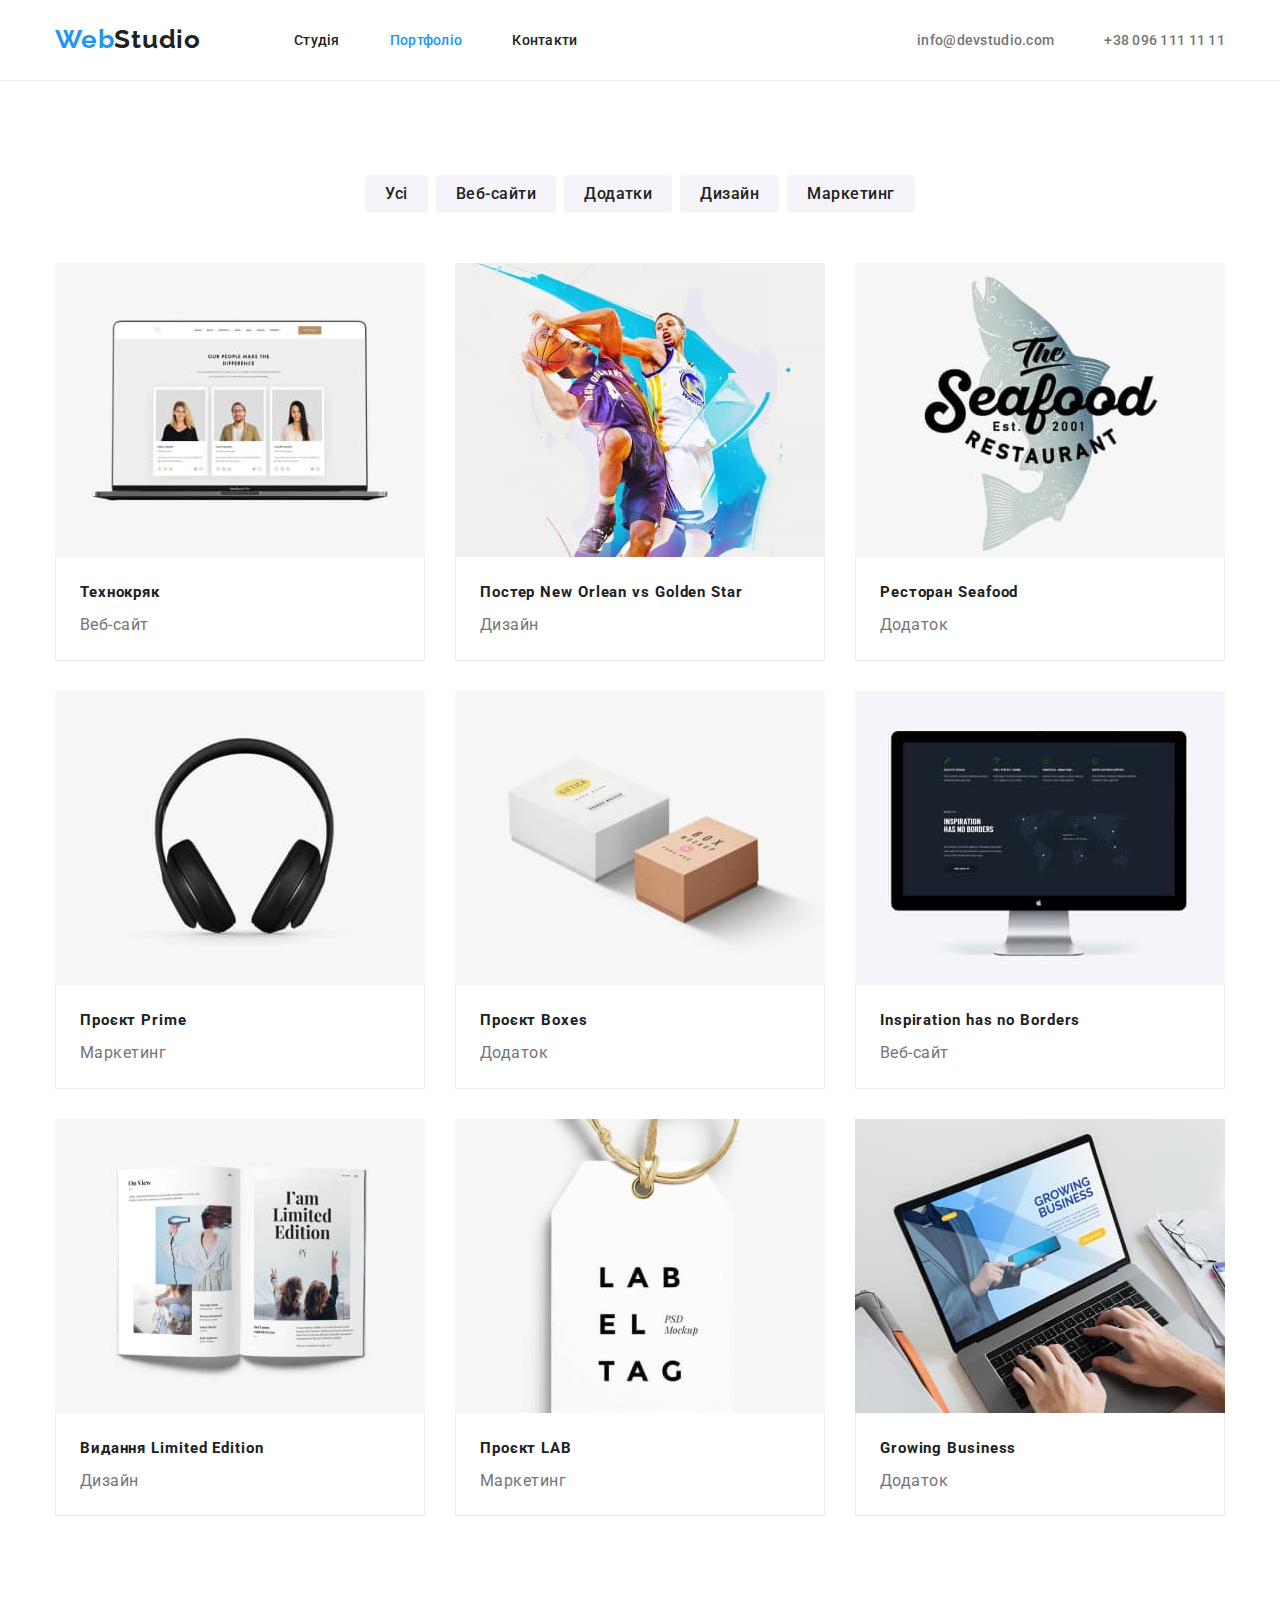
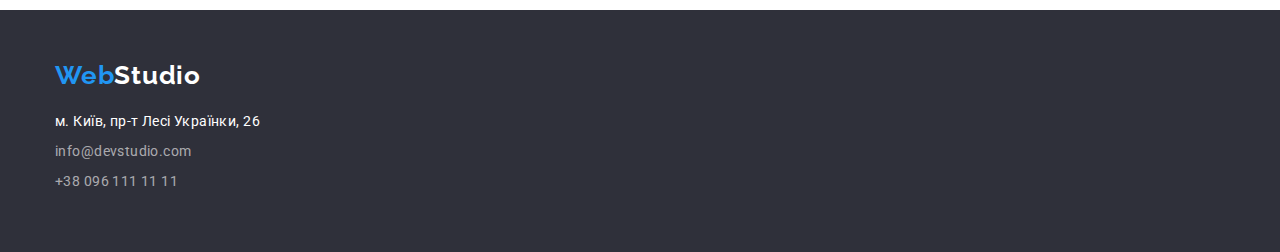
==== commit 0d793adb: "Виправив помилки" ====
--- a/portfolio.html
+++ b/portfolio.html
@@ -25,8 +25,8 @@
         <a href="./index.html" class="logo"
           ><span class="web">Web</span>Studio</a>
         <ul class="list">
-          <li class="link"><a href="./index.html" class="studio current">Студія</a></li>
-          <li class="link"><a href="./portfolio.html" class="portfolio">Портфоліо</a></li>
+          <li class="link"><a href="./index.html" class="studio ">Студія</a></li>
+          <li class="link"><a href="./portfolio.html" class="portfolio current">Портфоліо</a></li>
           <li class="link"><a href="" class="call">Контакти</a></li>
         </ul>
       </nav>
@@ -151,7 +151,7 @@
               >info@devstudio.com</a
             >
           </li>
-          <li class="footer-link">
+          <li class="footer-link tel">
             <a href="tel:+380961111111" class="tel-footer">+38 096 111 11 11</a>
           </li>
         </ul>
--- a/css/styles.css
+++ b/css/styles.css
@@ -345,7 +345,7 @@
   line-height: 1.18;
   letter-spacing: 0.03em;
   margin: 0;
-  margin-top: 30px;
+
 }
 
 .speciality {
@@ -358,13 +358,14 @@
   margin: 0;
   margin-top: 10px;
 }
-
+.info{
+  padding-top: 30px;
+  padding-bottom: 30px;
+}
 /* Footer */
 
 .footer {
   background-color: var(--second-bg-color);
-  display: flex;
-  flex-direction:column;
   padding-top: 50px;
   padding-bottom: 60px;
 
@@ -375,12 +376,12 @@
   list-style-type: none;
   padding: 0;
   margin: 0;
+  margin-top: 9px;
 }
 
 .address {
   color: var(--third-color-text);
   margin-top: 20px;
-
   font-style: normal;
   font-weight: 400;
   font-size: 14px;
@@ -414,7 +415,9 @@
   line-height: 1.5;
   letter-spacing: 0.03em;
 }
-
+.footer-link.tel{
+  margin-top: 9px;
+}
 .tel-footer {
   color: var(--fourth-color-text);
   
@@ -436,9 +439,9 @@
   color: var(--accent-color);
 }
 
-.footer-link{
+/* .footer-link{
  margin-top: 10px;
-}
+} */
 
 /* Portfolio Main */
 
@@ -478,11 +481,10 @@
 
 .list.filter {
   display: flex;
-  width: 575px;
-  margin: 0;
-  padding: 0;
-   margin-left: auto; 
- margin-right: auto; 
+  justify-content: center;
+  margin: 0;
+  padding: 0;
+   
  gap:8px;
 }
 
@@ -493,24 +495,16 @@
   padding: 0;
   margin-left: auto;
   margin-right: auto;
-  margin-top: 54px;
+  margin-top: 50px;
   gap:30px;
 }
-
-
-
-.list.examples :nth-child(n + 4){
-  margin-top: 30px;
-}
-
-.examples-link{
-  border-bottom: 1px solid var(--border-color);
-  padding-bottom: 20px;
-}
-
 .examples-conteiner{
-  margin-left: 20px;
-}
+  padding: 20px 24px;
+  border: 1px solid var(--border-color);
+  border-top: 0;
+}
+
+
 
 .work-text {
   color: var(--first-color-text);
@@ -520,7 +514,7 @@
   line-height: 2;
   letter-spacing: 0.06em;
   margin: 0;
-  margin-top: 20px;
+  
 }
 
 .work-project {
